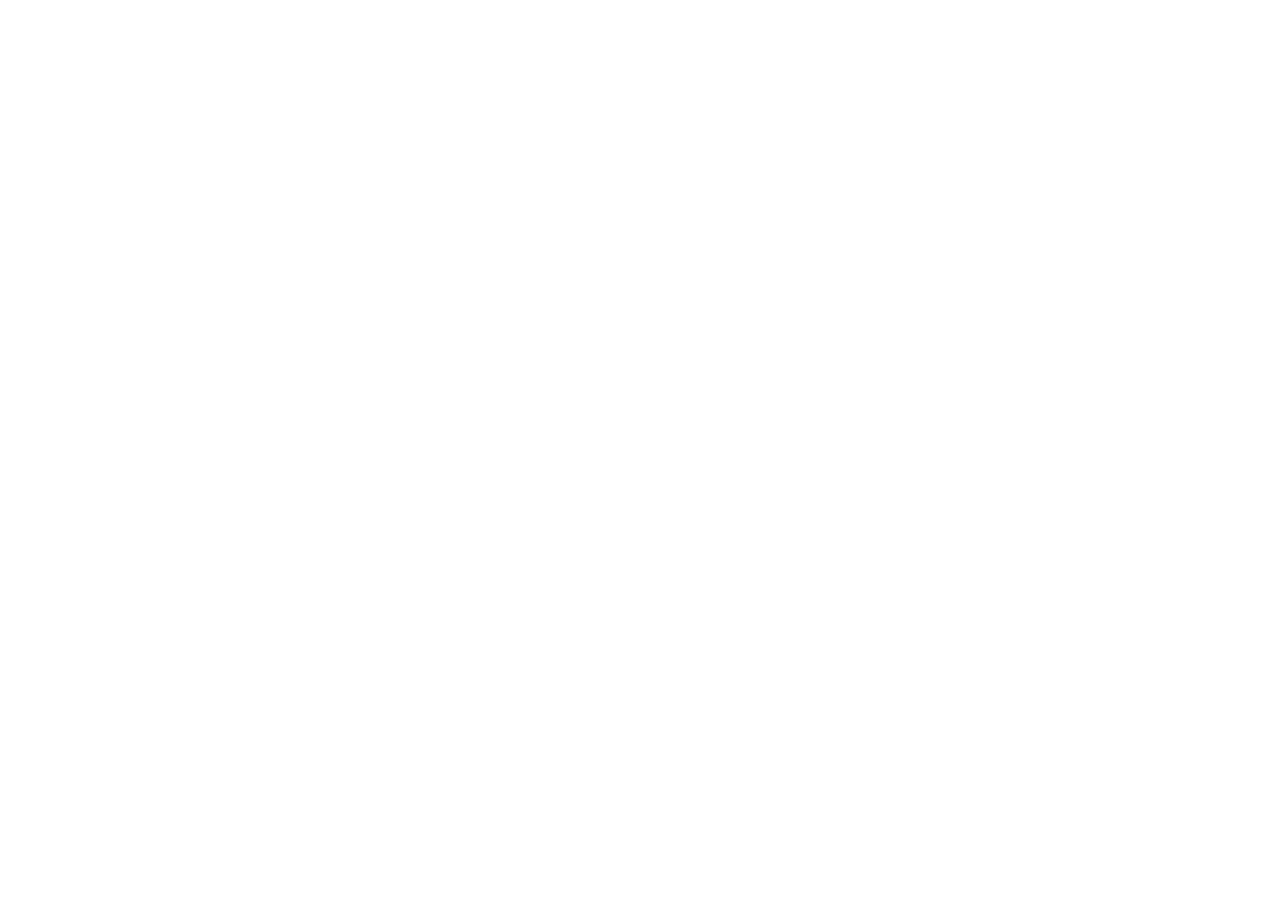
==== index.html @ 3a904c2b "Use public link for CV" ====
<!DOCTYPE HTML>
<!--
	Aerial by HTML5 UP
	html5up.net | @ajlkn
	Free for personal and commercial use under the CCA 3.0 license (html5up.net/license)
-->
<html>
	<head>
		<title>Xav Kearney</title>
		<meta charset="utf-8" />
		<meta name="viewport" content="width=device-width, initial-scale=1" />
		<!--[if lte IE 8]><script src="assets/js/ie/html5shiv.js"></script><![endif]-->
		<link rel="stylesheet" href="assets/css/main.css" />
		<!--[if lte IE 8]><link rel="stylesheet" href="assets/css/ie8.css" /><![endif]-->
		<!--[if lte IE 9]><link rel="stylesheet" href="assets/css/ie9.css" /><![endif]-->
		<link rel="shortcut icon" href="xklogo/logo.png">
		<meta name="description" content="Landing page for Xav Kearney, Electrical &amp; Electronic Engineering student at Imperial College London.">
		<meta name="author" content="Xav Kearney">
		<meta name="keywords" content="xav,kearney,xavier,xjfk,xjk,xav kearney, xavier kearney,imperial,eee,london,uk,engineer,ai,ml">
	</head>
	<body class="loading">

<!-- Global site tag (gtag.js) - Google Analytics -->
<script async src="https://www.googletagmanager.com/gtag/js?id=UA-110453958-1"></script>
<script>
  window.dataLayer = window.dataLayer || [];
  function gtag(){dataLayer.push(arguments);}
  gtag('js', new Date());

  gtag('config', 'UA-110453958-1');
  gtag('config', 'UA-96943011-1');
</script>

		<div id="wrapper">
			<div id="bg"></div>
			<div id="overlay"></div>
			<div id="main">

				<!-- Header -->
					<header id="header">
						<h1>Xav Kearney</h1>
						<p>Co-founder&nbsp;&bull;&nbsp;<a href="https://otta.co">Otta</a></p>
						<p>Electrical &amp; Electronic Engineering&nbsp;&bull;&nbsp;Imperial College London</p>
						<nav>
							<ul>
								<li><a href="https://www.linkedin.com/in/xavkearney/" class="icon fa-linkedin"><span class="label">LinkedIn</span></a></li>
								<li><a href="https://github.com/XavKearney" class="icon fa-github"><span class="label">Github</span></a></li>
								<li><a href="mailto:hi@xav.ai" class="icon fa-envelope-o"><span class="label">Email</span></a></li>
								<li><a href="https://storage.googleapis.com/generic-uploads/cv.pdf" class="icon fa-id-card-o"><span class="label">Email</span></a></li>
								<li><a href="http://xkphotography.co.uk" class="icon fa-camera"><span class="label">XK | Photography</span></a></li>
								<li><a href="https://keybase.io/xavk" class="icon fa-key"><span class="label">Keybase</span></a></li>
							</ul>
						</nav>
					</header>

				<!-- Footer -->
					<footer id="footer">
					
						<span class="copyright">&copy; Xav Kearney. Design: <a href="http://html5up.net">HTML5 UP</a>.
						
					</footer>
			
			</div>
		</div>
		<div style="position:fixed; bottom:0px;right:5px;"><h2><a href="exam_papers/" >EEE Exam Papers</a></h2></div>
		<!--[if lte IE 8]><script src="assets/js/ie/respond.min.js"></script><![endif]-->
		<script>
			window.onload = function() { document.body.className = ''; }
			window.ontouchmove = function() { return false; }
			window.onorientationchange = function() { document.body.scrollTop = 0; }
		</script>
	</body>
</html>
---- assets/css/main.css ----
@import url("https://fonts.googleapis.com/css?family=Source+Sans+Pro:300,900");
@import url("font-awesome.min.css");

/*
	Aerial by HTML5 UP
	html5up.net | @ajlkn
	Free for personal and commercial use under the CCA 3.0 license (html5up.net/license)
*/

/* Reset */

	html, body, div, span, applet, object, iframe, h1, h2, h3, h4, h5, h6, p, blockquote, pre, a, abbr, acronym, address, big, cite, code, del, dfn, em, img, ins, kbd, q, s, samp, small, strike, strong, sub, sup, tt, var, b, u, i, center, dl, dt, dd, ol, ul, li, fieldset, form, label, legend, table, caption, tbody, tfoot, thead, tr, th, td, article, aside, canvas, details, embed, figure, figcaption, footer, header, hgroup, menu, nav, output, ruby, section, summary, time, mark, audio, video {
		margin: 0;
		padding: 0;
		border: 0;
		font-size: 100%;
		font: inherit;
		vertical-align: baseline;
	}

	article, aside, details, figcaption, figure, footer, header, hgroup, menu, nav, section {
		display: block;
	}

	body {
		line-height: 1;
	}

	ol, ul {
		list-style: none;
	}

	blockquote, q {
		quotes: none;
	}

	blockquote:before, blockquote:after, q:before, q:after {
		content: '';
		content: none;
	}

	table {
		border-collapse: collapse;
		border-spacing: 0;
	}

	body {
		-webkit-text-size-adjust: none;
	}

/* Box Model */

	*, *:before, *:after {
		-moz-box-sizing: border-box;
		-webkit-box-sizing: border-box;
		box-sizing: border-box;
	}

/* Basic */

	body, input, select, textarea {
		color: #fff;
		font-family: 'Source Sans Pro', sans-serif;
		font-size: 15pt;
		font-weight: 300 !important;
		letter-spacing: -0.025em;
		line-height: 1.75em;
	}

	body {
		background: #fff;
		overflow: hidden;
	}

		body.loading * {
			-moz-animation: none !important;
			-webkit-animation: none !important;
			-ms-animation: none !important;
			animation: none !important;
		}

	a {
		-moz-transition: border-color 0.2s ease-in-out;
		-webkit-transition: border-color 0.2s ease-in-out;
		-ms-transition: border-color 0.2s ease-in-out;
		transition: border-color 0.2s ease-in-out;
		border-bottom: dotted 1px;
		color: inherit;
		outline: 0;
		text-decoration: none;
	}

		a:hover {
			border-color: transparent;
		}

/* Icon */

	.icon {
		text-decoration: none;
		position: relative;
	}

		.icon:before {
			-moz-osx-font-smoothing: grayscale;
			-webkit-font-smoothing: antialiased;
			font-family: FontAwesome;
			font-style: normal;
			font-weight: normal;
			text-transform: none !important;
		}

		.icon > .label {
			display: none;
		}

/* Wrapper */

	@-moz-keyframes wrapper {
		0% {
			opacity: 0;
		}

		100% {
			opacity: 1;
		}
	}

	@-webkit-keyframes wrapper {
		0% {
			opacity: 0;
		}

		100% {
			opacity: 1;
		}
	}

	@-ms-keyframes wrapper {
		0% {
			opacity: 0;
		}

		100% {
			opacity: 1;
		}
	}

	@keyframes wrapper {
		0% {
			opacity: 0;
		}

		100% {
			opacity: 1;
		}
	}

	#wrapper {
		-moz-animation: wrapper 3s forwards;
		-webkit-animation: wrapper 3s forwards;
		-ms-animation: wrapper 3s forwards;
		animation: wrapper 3s forwards;
		height: 100%;
		left: 0;
		opacity: 0;
		position: fixed;
		top: 0;
		width: 100%;
	}

/* BG */

	#bg {
		-moz-animation: bg 60s linear infinite;
		-webkit-animation: bg 60s linear infinite;
		-ms-animation: bg 60s linear infinite;
		animation: bg 60s linear infinite;
		-moz-backface-visibility: hidden;
		-webkit-backface-visibility: hidden;
		-ms-backface-visibility: hidden;
		backface-visibility: hidden;
		-moz-transform: translate3d(0,0,0);
		-webkit-transform: translate3d(0,0,0);
		-ms-transform: translate3d(0,0,0);
		transform: translate3d(0,0,0);
	/* Set your background with this */

		background: #135f8d url("images/bg.jpg") top left;
		background-repeat: repeat-x;
		height: 100%;
		left: 0;
		opacity: 1;
		position: fixed;
		top: 0;
	}

	@-moz-keyframes bg {
		0% {
			-moz-transform: translate3d(0,0,0);
			-webkit-transform: translate3d(0,0,0);
			-ms-transform: translate3d(0,0,0);
			transform: translate3d(0,0,0);
		}

		100% {
			-moz-transform: translate3d(-2250px,0,0);
			-webkit-transform: translate3d(-2250px,0,0);
			-ms-transform: translate3d(-2250px,0,0);
			transform: translate3d(-2250px,0,0);
		}
	}

	@-webkit-keyframes bg {
		0% {
			-moz-transform: translate3d(0,0,0);
			-webkit-transform: translate3d(0,0,0);
			-ms-transform: translate3d(0,0,0);
			transform: translate3d(0,0,0);
		}

		100% {
			-moz-transform: translate3d(-2250px,0,0);
			-webkit-transform: translate3d(-2250px,0,0);
			-ms-transform: translate3d(-2250px,0,0);
			transform: translate3d(-2250px,0,0);
		}
	}

	@-ms-keyframes bg {
		0% {
			-moz-transform: translate3d(0,0,0);
			-webkit-transform: translate3d(0,0,0);
			-ms-transform: translate3d(0,0,0);
			transform: translate3d(0,0,0);
		}

		100% {
			-moz-transform: translate3d(-2250px,0,0);
			-webkit-transform: translate3d(-2250px,0,0);
			-ms-transform: translate3d(-2250px,0,0);
			transform: translate3d(-2250px,0,0);
		}
	}

	@keyframes bg {
		0% {
			-moz-transform: translate3d(0,0,0);
			-webkit-transform: translate3d(0,0,0);
			-ms-transform: translate3d(0,0,0);
			transform: translate3d(0,0,0);
		}

		100% {
			-moz-transform: translate3d(-2250px,0,0);
			-webkit-transform: translate3d(-2250px,0,0);
			-ms-transform: translate3d(-2250px,0,0);
			transform: translate3d(-2250px,0,0);
		}
	}

	#bg {
		background-size: cover;
		width: 3775px;
	}

/* Overlay */

	@-moz-keyframes overlay {
		0% {
			opacity: 0;
		}

		100% {
			opacity: 1;
		}
	}

	@-webkit-keyframes overlay {
		0% {
			opacity: 0;
		}

		100% {
			opacity: 1;
		}
	}

	@-ms-keyframes overlay {
		0% {
			opacity: 0;
		}

		100% {
			opacity: 1;
		}
	}

	@keyframes overlay {
		0% {
			opacity: 0;
		}

		100% {
			opacity: 1;
		}
	}

	#overlay {
		-moz-animation: overlay 1.5s 1.5s forwards;
		-webkit-animation: overlay 1.5s 1.5s forwards;
		-ms-animation: overlay 1.5s 1.5s forwards;
		animation: overlay 1.5s 1.5s forwards;
		background-attachment: fixed, fixed;
		background-image: url("images/overlay-pattern.png"), url("images/overlay.svg");
		background-position: top left, center center;
		background-repeat: repeat, no-repeat;
		background-size: auto, cover;
		height: 100%;
		left: 0;
		opacity: 0;
		position: fixed;
		top: 0;
		width: 100%;
	}

/* Main */

	#main {
		height: 100%;
		left: 0;
		position: fixed;
		text-align: center;
		top: 0;
		width: 100%;
	}

		#main:before {
			content: '';
			display: inline-block;
			height: 100%;
			margin-right: 0;
			vertical-align: middle;
			width: 1px;
		}

/* Header */

	@-moz-keyframes header {
		0% {
			-moz-transform: translate3d(0,1em,0);
			-webkit-transform: translate3d(0,1em,0);
			-ms-transform: translate3d(0,1em,0);
			transform: translate3d(0,1em,0);
			opacity: 0;
		}

		100% {
			-moz-transform: translate3d(0,0,0);
			-webkit-transform: translate3d(0,0,0);
			-ms-transform: translate3d(0,0,0);
			transform: translate3d(0,0,0);
			opacity: 1;
		}
	}

	@-webkit-keyframes header {
		0% {
			-moz-transform: translate3d(0,1em,0);
			-webkit-transform: translate3d(0,1em,0);
			-ms-transform: translate3d(0,1em,0);
			transform: translate3d(0,1em,0);
			opacity: 0;
		}

		100% {
			-moz-transform: translate3d(0,0,0);
			-webkit-transform: translate3d(0,0,0);
			-ms-transform: translate3d(0,0,0);
			transform: translate3d(0,0,0);
			opacity: 1;
		}
	}

	@-ms-keyframes header {
		0% {
			-moz-transform: translate3d(0,1em,0);
			-webkit-transform: translate3d(0,1em,0);
			-ms-transform: translate3d(0,1em,0);
			transform: translate3d(0,1em,0);
			opacity: 0;
		}

		100% {
			-moz-transform: translate3d(0,0,0);
			-webkit-transform: translate3d(0,0,0);
			-ms-transform: translate3d(0,0,0);
			transform: translate3d(0,0,0);
			opacity: 1;
		}
	}

	@keyframes header {
		0% {
			-moz-transform: translate3d(0,1em,0);
			-webkit-transform: translate3d(0,1em,0);
			-ms-transform: translate3d(0,1em,0);
			transform: translate3d(0,1em,0);
			opacity: 0;
		}

		100% {
			-moz-transform: translate3d(0,0,0);
			-webkit-transform: translate3d(0,0,0);
			-ms-transform: translate3d(0,0,0);
			transform: translate3d(0,0,0);
			opacity: 1;
		}
	}

	@-moz-keyframes nav-icons {
		0% {
			-moz-transform: translate3d(0,1em,0);
			-webkit-transform: translate3d(0,1em,0);
			-ms-transform: translate3d(0,1em,0);
			transform: translate3d(0,1em,0);
			opacity: 0;
		}

		100% {
			-moz-transform: translate3d(0,0,0);
			-webkit-transform: translate3d(0,0,0);
			-ms-transform: translate3d(0,0,0);
			transform: translate3d(0,0,0);
			opacity: 1;
		}
	}

	@-webkit-keyframes nav-icons {
		0% {
			-moz-transform: translate3d(0,1em,0);
			-webkit-transform: translate3d(0,1em,0);
			-ms-transform: translate3d(0,1em,0);
			transform: translate3d(0,1em,0);
			opacity: 0;
		}

		100% {
			-moz-transform: translate3d(0,0,0);
			-webkit-transform: translate3d(0,0,0);
			-ms-transform: translate3d(0,0,0);
			transform: translate3d(0,0,0);
			opacity: 1;
		}
	}

	@-ms-keyframes nav-icons {
		0% {
			-moz-transform: translate3d(0,1em,0);
			-webkit-transform: translate3d(0,1em,0);
			-ms-transform: translate3d(0,1em,0);
			transform: translate3d(0,1em,0);
			opacity: 0;
		}

		100% {
			-moz-transform: translate3d(0,0,0);
			-webkit-transform: translate3d(0,0,0);
			-ms-transform: translate3d(0,0,0);
			transform: translate3d(0,0,0);
			opacity: 1;
		}
	}

	@keyframes nav-icons {
		0% {
			-moz-transform: translate3d(0,1em,0);
			-webkit-transform: translate3d(0,1em,0);
			-ms-transform: translate3d(0,1em,0);
			transform: translate3d(0,1em,0);
			opacity: 0;
		}

		100% {
			-moz-transform: translate3d(0,0,0);
			-webkit-transform: translate3d(0,0,0);
			-ms-transform: translate3d(0,0,0);
			transform: translate3d(0,0,0);
			opacity: 1;
		}
	}

	#header {
		-moz-animation: header 1s 2.25s forwards;
		-webkit-animation: header 1s 2.25s forwards;
		-ms-animation: header 1s 2.25s forwards;
		animation: header 1s 2.25s forwards;
		-moz-backface-visibility: hidden;
		-webkit-backface-visibility: hidden;
		-ms-backface-visibility: hidden;
		backface-visibility: hidden;
		-moz-transform: translate3d(0,0,0);
		-webkit-transform: translate3d(0,0,0);
		-ms-transform: translate3d(0,0,0);
		transform: translate3d(0,0,0);
		cursor: default;
		display: inline-block;
		opacity: 0;
		position: relative;
		text-align: center;
		top: -1em;
		vertical-align: middle;
		width: 90%;
	}

		#header h1 {
			font-size: 4.35em;
			font-weight: 900;
			letter-spacing: -0.035em;
			line-height: 1em;
		}

		#header p {
			font-size: 1.25em;
			margin: 0.75em 0 0.25em 0;
			opacity: 0.90;
			text-shadow: 1px 1px #000000;
		}

		#header nav {
			margin: 1.5em 0 0 0;
		}

			#header nav li {
				-moz-animation: nav-icons 0.5s ease-in-out forwards;
				-webkit-animation: nav-icons 0.5s ease-in-out forwards;
				-ms-animation: nav-icons 0.5s ease-in-out forwards;
				animation: nav-icons 0.5s ease-in-out forwards;
				-moz-backface-visibility: hidden;
				-webkit-backface-visibility: hidden;
				-ms-backface-visibility: hidden;
				backface-visibility: hidden;
				-moz-transform: translate3d(0,0,0);
				-webkit-transform: translate3d(0,0,0);
				-ms-transform: translate3d(0,0,0);
				transform: translate3d(0,0,0);
				display: inline-block;
				height: 5.35em;
				line-height: 5.885em;
				opacity: 0;
				position: relative;
				top: 0;
				width: 5.35em;
			}

				#header nav li:nth-child(1) {
					-moz-animation-delay: 2.5s;
					-webkit-animation-delay: 2.5s;
					-ms-animation-delay: 2.5s;
					animation-delay: 2.5s;
				}

				#header nav li:nth-child(2) {
					-moz-animation-delay: 2.75s;
					-webkit-animation-delay: 2.75s;
					-ms-animation-delay: 2.75s;
					animation-delay: 2.75s;
				}

				#header nav li:nth-child(3) {
					-moz-animation-delay: 3s;
					-webkit-animation-delay: 3s;
					-ms-animation-delay: 3s;
					animation-delay: 3s;
				}

				#header nav li:nth-child(4) {
					-moz-animation-delay: 3.25s;
					-webkit-animation-delay: 3.25s;
					-ms-animation-delay: 3.25s;
					animation-delay: 3.25s;
				}

				#header nav li:nth-child(5) {
					-moz-animation-delay: 3.5s;
					-webkit-animation-delay: 3.5s;
					-ms-animation-delay: 3.5s;
					animation-delay: 3.5s;
				}

				#header nav li:nth-child(6) {
					-moz-animation-delay: 3.75s;
					-webkit-animation-delay: 3.75s;
					-ms-animation-delay: 3.75s;
					animation-delay: 3.75s;
				}

				#header nav li:nth-child(7) {
					-moz-animation-delay: 4s;
					-webkit-animation-delay: 4s;
					-ms-animation-delay: 4s;
					animation-delay: 4s;
				}

				#header nav li:nth-child(8) {
					-moz-animation-delay: 4.25s;
					-webkit-animation-delay: 4.25s;
					-ms-animation-delay: 4.25s;
					animation-delay: 4.25s;
				}

				#header nav li:nth-child(9) {
					-moz-animation-delay: 4.5s;
					-webkit-animation-delay: 4.5s;
					-ms-animation-delay: 4.5s;
					animation-delay: 4.5s;
				}

				#header nav li:nth-child(10) {
					-moz-animation-delay: 4.75s;
					-webkit-animation-delay: 4.75s;
					-ms-animation-delay: 4.75s;
					animation-delay: 4.75s;
				}

			#header nav a {
				-webkit-tap-highlight-color: transparent;
				-webkit-touch-callout: none;
				border: 0;
				display: inline-block;
			}

				#header nav a:before {
					-moz-transition: all 0.2s ease-in-out;
					-webkit-transition: all 0.2s ease-in-out;
					-ms-transition: all 0.2s ease-in-out;
					transition: all 0.2s ease-in-out;
					border-radius: 100%;
					border: solid 1px #fff;
					display: block;
					font-size: 1.75em;
					height: 2.5em;
					line-height: 2.5em;
					position: relative;
					text-align: center;
					top: 0;
					width: 2.5em;
				}

				#header nav a:hover {
					font-size: 1.1em;
				}

					#header nav a:hover:before {
						background-color: rgba(255, 255, 255, 0.175);
						color: #fff;
					}

				#header nav a:active {
					font-size: 0.95em;
					background: none;
				}

					#header nav a:active:before {
						background-color: rgba(255, 255, 255, 0.35);
						color: #fff;
					}

				#header nav a span {
					display: none;
				}

/* Footer */

	#footer {
		background-image: -moz-linear-gradient(top, rgba(0,0,0,0), rgba(0,0,0,0.5) 75%);
		background-image: -webkit-linear-gradient(top, rgba(0,0,0,0), rgba(0,0,0,0.5) 75%);
		background-image: -ms-linear-gradient(top, rgba(0,0,0,0), rgba(0,0,0,0.5) 75%);
		background-image: linear-gradient(top, rgba(0,0,0,0), rgba(0,0,0,0.5) 75%);
		bottom: 0;
		cursor: default;
		height: 6em;
		left: 0;
		opacity: 0.50;
		line-height: 8em;
		position: absolute;
		text-align: center;
		width: 100%;
	}

/* Wide */

	@media screen and (max-width: 1680px) {

		/* Basic */

			body, input, select, textarea {
				font-size: 13pt;
			}

		/* BG */

			@-moz-keyframes bg {
				0% {
					-moz-transform: translate3d(0,0,0);
					-webkit-transform: translate3d(0,0,0);
					-ms-transform: translate3d(0,0,0);
					transform: translate3d(0,0,0);
				}

				100% {
					-moz-transform: translate3d(-1855px,0,0);
					-webkit-transform: translate3d(-1855px,0,0);
					-ms-transform: translate3d(-1855px,0,0);
					transform: translate3d(-1855px,0,0);
				}

	}

		@-webkit-keyframes bg {
			0% {
				-moz-transform: translate3d(0,0,0);
				-webkit-transform: translate3d(0,0,0);
				-ms-transform: translate3d(0,0,0);
				transform: translate3d(0,0,0);
			}

			100% {
				-moz-transform: translate3d(-1855px,0,0);
				-webkit-transform: translate3d(-1855px,0,0);
				-ms-transform: translate3d(-1855px,0,0);
				transform: translate3d(-1855px,0,0);
			}
			}

		@-ms-keyframes bg {
			0% {
				-moz-transform: translate3d(0,0,0);
				-webkit-transform: translate3d(0,0,0);
				-ms-transform: translate3d(0,0,0);
				transform: translate3d(0,0,0);
			}

			100% {
				-moz-transform: translate3d(-1855px,0,0);
				-webkit-transform: translate3d(-1855px,0,0);
				-ms-transform: translate3d(-1855px,0,0);
				transform: translate3d(-1855px,0,0);
			}
		}

		@keyframes bg {
			0% {
				-moz-transform: translate3d(0,0,0);
				-webkit-transform: translate3d(0,0,0);
				-ms-transform: translate3d(0,0,0);
				transform: translate3d(0,0,0);
			}

			100% {
				-moz-transform: translate3d(-1855px,0,0);
				-webkit-transform: translate3d(-1855px,0,0);
				-ms-transform: translate3d(-1855px,0,0);
				transform: translate3d(-1855px,0,0);
			}
		}

		#bg {
			background-size: cover;
			width: 3775px;
		} }

/* Normal */

	@media screen and (max-width: 1280px) {

		/* Basic */

			body, input, select, textarea {
				font-size: 12pt;
			}

		/* BG */

			@-moz-keyframes bg {
				0% {
					-moz-transform: translate3d(0,0,0);
					-webkit-transform: translate3d(0,0,0);
					-ms-transform: translate3d(0,0,0);
					transform: translate3d(0,0,0);
				}

				100% {
					-moz-transform: translate3d(-1855px,0,0);
					-webkit-transform: translate3d(-1855px,0,0);
					-ms-transform: translate3d(-1855px,0,0);
					transform: translate3d(-1855px,0,0);
				}

	}

		@-webkit-keyframes bg {
			0% {
				-moz-transform: translate3d(0,0,0);
				-webkit-transform: translate3d(0,0,0);
				-ms-transform: translate3d(0,0,0);
				transform: translate3d(0,0,0);
			}

			100% {
				-moz-transform: translate3d(-1855px,0,0);
				-webkit-transform: translate3d(-1855px,0,0);
				-ms-transform: translate3d(-1855px,0,0);
				transform: translate3d(-1855px,0,0);
			}
			}

		@-ms-keyframes bg {
			0% {
				-moz-transform: translate3d(0,0,0);
				-webkit-transform: translate3d(0,0,0);
				-ms-transform: translate3d(0,0,0);
				transform: translate3d(0,0,0);
			}

			100% {
				-moz-transform: translate3d(-1855px,0,0);
				-webkit-transform: translate3d(-1855px,0,0);
				-ms-transform: translate3d(-1855px,0,0);
				transform: translate3d(-1855px,0,0);
			}
		}

		@keyframes bg {
			0% {
				-moz-transform: translate3d(0,0,0);
				-webkit-transform: translate3d(0,0,0);
				-ms-transform: translate3d(0,0,0);
				transform: translate3d(0,0,0);
			}

			100% {
				-moz-transform: translate3d(-1855px,0,0);
				-webkit-transform: translate3d(-1855px,0,0);
				-ms-transform: translate3d(-1855px,0,0);
				transform: translate3d(-1855px,0,0);
			}
		}

		#bg {
			background-size: cover;
			width: 3775px;
		} }

/* Mobile */

	@media screen and (max-width: 736px) {

		/* Basic */

			body {
				min-width: 320px;
			}

			body, input, select, textarea {
				font-size: 11pt;
			}

		/* BG */

			@-moz-keyframes bg {
				0% {
					-moz-transform: translate3d(0,0,0);
					-webkit-transform: translate3d(0,0,0);
					-ms-transform: translate3d(0,0,0);
					transform: translate3d(0,0,0);
				}

				100% {
					-moz-transform: translate3d(-1855px,0,0);
					-webkit-transform: translate3d(-1855px,0,0);
					-ms-transform: translate3d(-1855px,0,0);
					transform: translate3d(-1855px,0,0);
				}

	}

		@-webkit-keyframes bg {
			0% {
				-moz-transform: translate3d(0,0,0);
				-webkit-transform: translate3d(0,0,0);
				-ms-transform: translate3d(0,0,0);
				transform: translate3d(0,0,0);
			}

			100% {
				-moz-transform: translate3d(-1855px,0,0);
				-webkit-transform: translate3d(-1855px,0,0);
				-ms-transform: translate3d(-1855px,0,0);
				transform: translate3d(-1855px,0,0);
			}
			}

		@-ms-keyframes bg {
			0% {
				-moz-transform: translate3d(0,0,0);
				-webkit-transform: translate3d(0,0,0);
				-ms-transform: translate3d(0,0,0);
				transform: translate3d(0,0,0);
			}

			100% {
				-moz-transform: translate3d(-1855px,0,0);
				-webkit-transform: translate3d(-1855px,0,0);
				-ms-transform: translate3d(-1855px,0,0);
				transform: translate3d(-1855px,0,0);
			}
		}

		@keyframes bg {
			0% {
				-moz-transform: translate3d(0,0,0);
				-webkit-transform: translate3d(0,0,0);
				-ms-transform: translate3d(0,0,0);
				transform: translate3d(0,0,0);
			}

			100% {
				-moz-transform: translate3d(-1855px,0,0);
				-webkit-transform: translate3d(-1855px,0,0);
				-ms-transform: translate3d(-1855px,0,0);
				transform: translate3d(-1855px,0,0);
			}
		}

		#bg {
			background-size: cover;
			width: 3775px;
		}

	/* Header */

		#header h1 {
			font-size: 2.5em;
		}

		#header p {
			font-size: 1em;
		}

		#header nav {
			font-size: 1em;
		}

			#header nav a:hover {
				font-size: 1em;
			}

			#header nav a:active {
				font-size: 1em;
			} }

/* Mobile (Portrait) */

	@media screen and (max-width: 480px) {

		/* BG */

			@-moz-keyframes bg {
				0% {
					-moz-transform: translate3d(0,0,0);
					-webkit-transform: translate3d(0,0,0);
					-ms-transform: translate3d(0,0,0);
					transform: translate3d(0,0,0);
				}

				100% {
					-moz-transform: translate3d(-1855px,0,0);
					-webkit-transform: translate3d(-1855px,0,0);
					-ms-transform: translate3d(-1855px,0,0);
					transform: translate3d(-1855px,0,0);
				}

	}

		@-webkit-keyframes bg {
			0% {
				-moz-transform: translate3d(0,0,0);
				-webkit-transform: translate3d(0,0,0);
				-ms-transform: translate3d(0,0,0);
				transform: translate3d(0,0,0);
			}

			100% {
				-moz-transform: translate3d(-1855px,0,0);
				-webkit-transform: translate3d(-1855px,0,0);
				-ms-transform: translate3d(-1855px,0,0);
				transform: translate3d(-1855px,0,0);
			}
			}

		@-ms-keyframes bg {
			0% {
				-moz-transform: translate3d(0,0,0);
				-webkit-transform: translate3d(0,0,0);
				-ms-transform: translate3d(0,0,0);
				transform: translate3d(0,0,0);
			}

			100% {
				-moz-transform: translate3d(-1855px,0,0);
				-webkit-transform: translate3d(-1855px,0,0);
				-ms-transform: translate3d(-1855px,0,0);
				transform: translate3d(-1855px,0,0);
			}
		}

		@keyframes bg {
			0% {
				-moz-transform: translate3d(0,0,0);
				-webkit-transform: translate3d(0,0,0);
				-ms-transform: translate3d(0,0,0);
				transform: translate3d(0,0,0);
			}

			100% {
				-moz-transform: translate3d(-1855px,0,0);
				-webkit-transform: translate3d(-1855px,0,0);
				-ms-transform: translate3d(-1855px,0,0);
				transform: translate3d(-1855px,0,0);
			}
		}

		#bg {
			background-size: cover;
			width: 3775px;
		}

	/* Header */

		#header nav {
			padding: 0 1em;
		} }
---- assets/css/ie8.css ----
/*
	Aerial by HTML5 UP
	html5up.net | @ajlkn
	Free for personal and commercial use under the CCA 3.0 license (html5up.net/license)
*/

/* Header */

	#header nav a {
		position: relative;
		border: solid 1px #fff;
		border-radius: 100%;
		-ms-behavior: url("assets/js/ie/PIE.htc");
	}

		#header nav a:before {
			border: 0;
		}

/* Footer */

	#footer {
		background-image: url("images/ie/footer.png");
		background-position: bottom left;
		background-repeat: repeat-x;
	}
---- assets/css/ie9.css ----
/*
	Aerial by HTML5 UP
	html5up.net | @ajlkn
	Free for personal and commercial use under the CCA 3.0 license (html5up.net/license)
*/

/* Wrapper */

	#wrapper {
		opacity: 1;
	}

/* Overlay */

	#overlay {
		opacity: 1;
	}

/* Header */

	#header {
		opacity: 1;
	}

		#header nav li {
			opacity: 1;
		}

/* Footer */

	#footer {
		background-image: url("images/ie/footer.svg");
	}
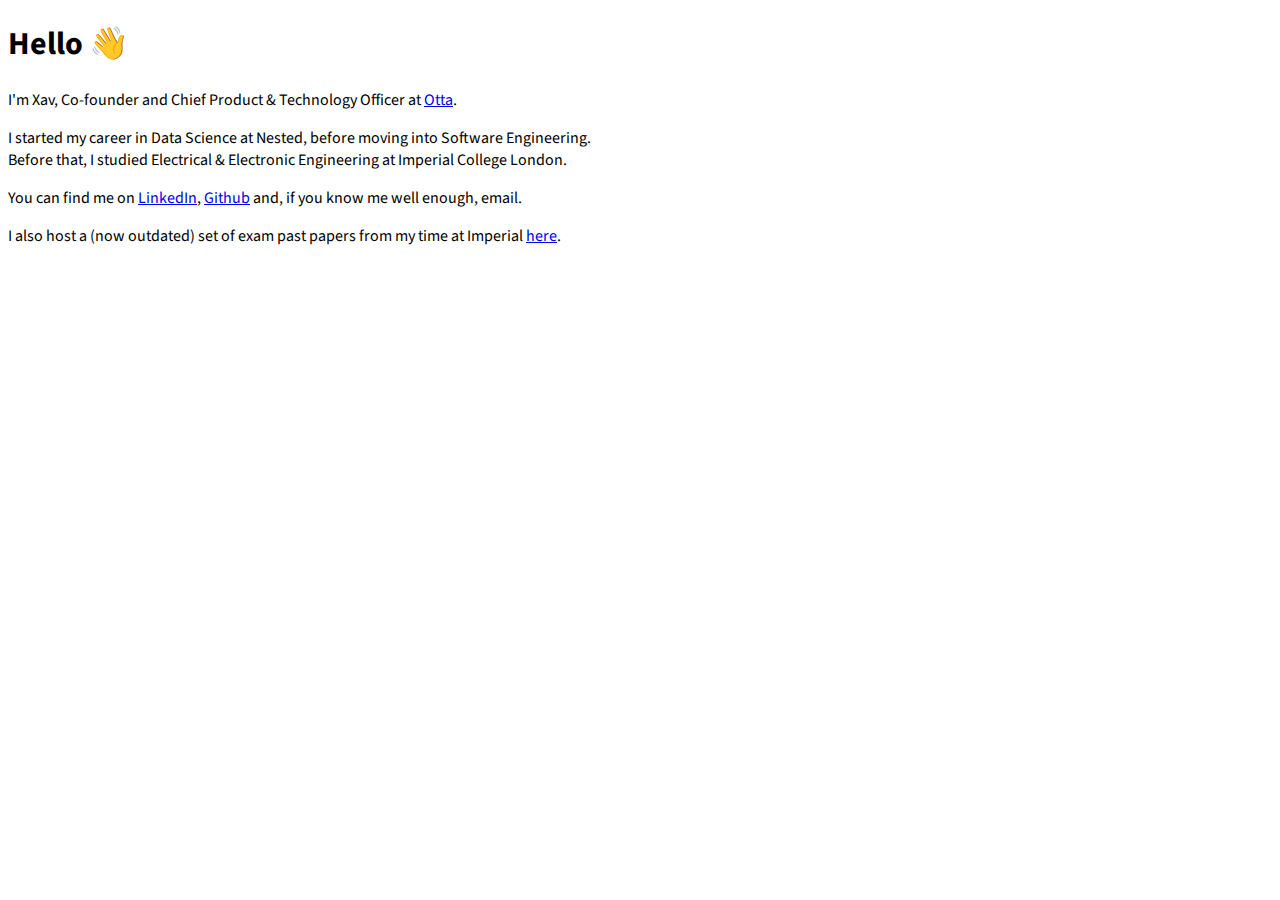
==== commit a446bb3a: "Remove old template, simplify" ====
--- a/index.html
+++ b/index.html
@@ -1,73 +1,56 @@
 <!DOCTYPE HTML>
-<!--
-	Aerial by HTML5 UP
-	html5up.net | @ajlkn
-	Free for personal and commercial use under the CCA 3.0 license (html5up.net/license)
--->
 <html>
-	<head>
-		<title>Xav Kearney</title>
-		<meta charset="utf-8" />
-		<meta name="viewport" content="width=device-width, initial-scale=1" />
-		<!--[if lte IE 8]><script src="assets/js/ie/html5shiv.js"></script><![endif]-->
-		<link rel="stylesheet" href="assets/css/main.css" />
-		<!--[if lte IE 8]><link rel="stylesheet" href="assets/css/ie8.css" /><![endif]-->
-		<!--[if lte IE 9]><link rel="stylesheet" href="assets/css/ie9.css" /><![endif]-->
-		<link rel="shortcut icon" href="xklogo/logo.png">
-		<meta name="description" content="Landing page for Xav Kearney, Electrical &amp; Electronic Engineering student at Imperial College London.">
-		<meta name="author" content="Xav Kearney">
-		<meta name="keywords" content="xav,kearney,xavier,xjfk,xjk,xav kearney, xavier kearney,imperial,eee,london,uk,engineer,ai,ml">
-	</head>
-	<body class="loading">
 
-<!-- Global site tag (gtag.js) - Google Analytics -->
-<script async src="https://www.googletagmanager.com/gtag/js?id=UA-110453958-1"></script>
-<script>
-  window.dataLayer = window.dataLayer || [];
-  function gtag(){dataLayer.push(arguments);}
-  gtag('js', new Date());
+<head>
+	<title>Xav Kearney</title>
+	<meta charset="utf-8" />
+	<link rel="shortcut icon" href="xklogo/logo.png">
+	<meta name="author" content="Xav Kearney">
+	<meta name="keywords"
+		content="xav,kearney,xavier,xjfk,xjk,xav kearney, xavier kearney,imperial,eee,london,uk,engineer,ai,ml">
+	<link rel="preconnect" href="https://fonts.googleapis.com">
+	<link rel="preconnect" href="https://fonts.gstatic.com" crossorigin>
+	<link href="https://fonts.googleapis.com/css2?family=Source+Sans+Pro:wght@300&display=swap" rel="stylesheet">
+	<style>
+		body {
+			font-family: 'Source Sans Pro', sans-serif;
+		}
+	</style>
+</head>
 
-  gtag('config', 'UA-110453958-1');
-  gtag('config', 'UA-96943011-1');
-</script>
+<body>
 
-		<div id="wrapper">
-			<div id="bg"></div>
-			<div id="overlay"></div>
-			<div id="main">
+	<!-- Global site tag (gtag.js) - Google Analytics -->
+	<script async src="https://www.googletagmanager.com/gtag/js?id=UA-110453958-1"></script>
+	<script>
+		window.dataLayer = window.dataLayer || [];
+		function gtag() { dataLayer.push(arguments); }
+		gtag('js', new Date());
 
-				<!-- Header -->
-					<header id="header">
-						<h1>Xav Kearney</h1>
-						<p>Co-founder&nbsp;&bull;&nbsp;<a href="https://otta.co">Otta</a></p>
-						<p>Electrical &amp; Electronic Engineering&nbsp;&bull;&nbsp;Imperial College London</p>
-						<nav>
-							<ul>
-								<li><a href="https://www.linkedin.com/in/xavkearney/" class="icon fa-linkedin"><span class="label">LinkedIn</span></a></li>
-								<li><a href="https://github.com/XavKearney" class="icon fa-github"><span class="label">Github</span></a></li>
-								<li><a href="mailto:hi@xav.ai" class="icon fa-envelope-o"><span class="label">Email</span></a></li>
-								<li><a href="https://storage.googleapis.com/generic-uploads/cv.pdf" class="icon fa-id-card-o"><span class="label">Email</span></a></li>
-								<li><a href="http://xkphotography.co.uk" class="icon fa-camera"><span class="label">XK | Photography</span></a></li>
-								<li><a href="https://keybase.io/xavk" class="icon fa-key"><span class="label">Keybase</span></a></li>
-							</ul>
-						</nav>
-					</header>
+		gtag('config', 'UA-110453958-1');
+		gtag('config', 'UA-96943011-1');
+	</script>
 
-				<!-- Footer -->
-					<footer id="footer">
-					
-						<span class="copyright">&copy; Xav Kearney. Design: <a href="http://html5up.net">HTML5 UP</a>.
-						
-					</footer>
-			
-			</div>
+	<div id="wrapper">
+		<div id="main">
+
+			<!-- Header -->
+			<header id="header">
+				<h1>Hello 👋</h1>
+				<p>I'm Xav, Co-founder and Chief Product & Technology Officer at <a href="https://otta.com">Otta</a>.
+				</p>
+				<p>I started my career in Data Science at Nested, before moving into Software Engineering.<br />Before
+					that,
+					I studied Electrical &amp; Electronic Engineering at Imperial College London.</p>
+				<p>You can find me on <a href="https://www.linkedin.com/in/xavkearney/">LinkedIn</a>, <a
+						href="https://github.com/XavKearney">Github</a> and, if you know me well enough,
+					email.</p>
+				<p>I also host a (now outdated) set of exam past papers from my time at Imperial <a
+						href="exam_papers/">here</a>.</p>
+			</header>
+
 		</div>
-		<div style="position:fixed; bottom:0px;right:5px;"><h2><a href="exam_papers/" >EEE Exam Papers</a></h2></div>
-		<!--[if lte IE 8]><script src="assets/js/ie/respond.min.js"></script><![endif]-->
-		<script>
-			window.onload = function() { document.body.className = ''; }
-			window.ontouchmove = function() { return false; }
-			window.onorientationchange = function() { document.body.scrollTop = 0; }
-		</script>
-	</body>
+	</div>
+</body>
+
 </html>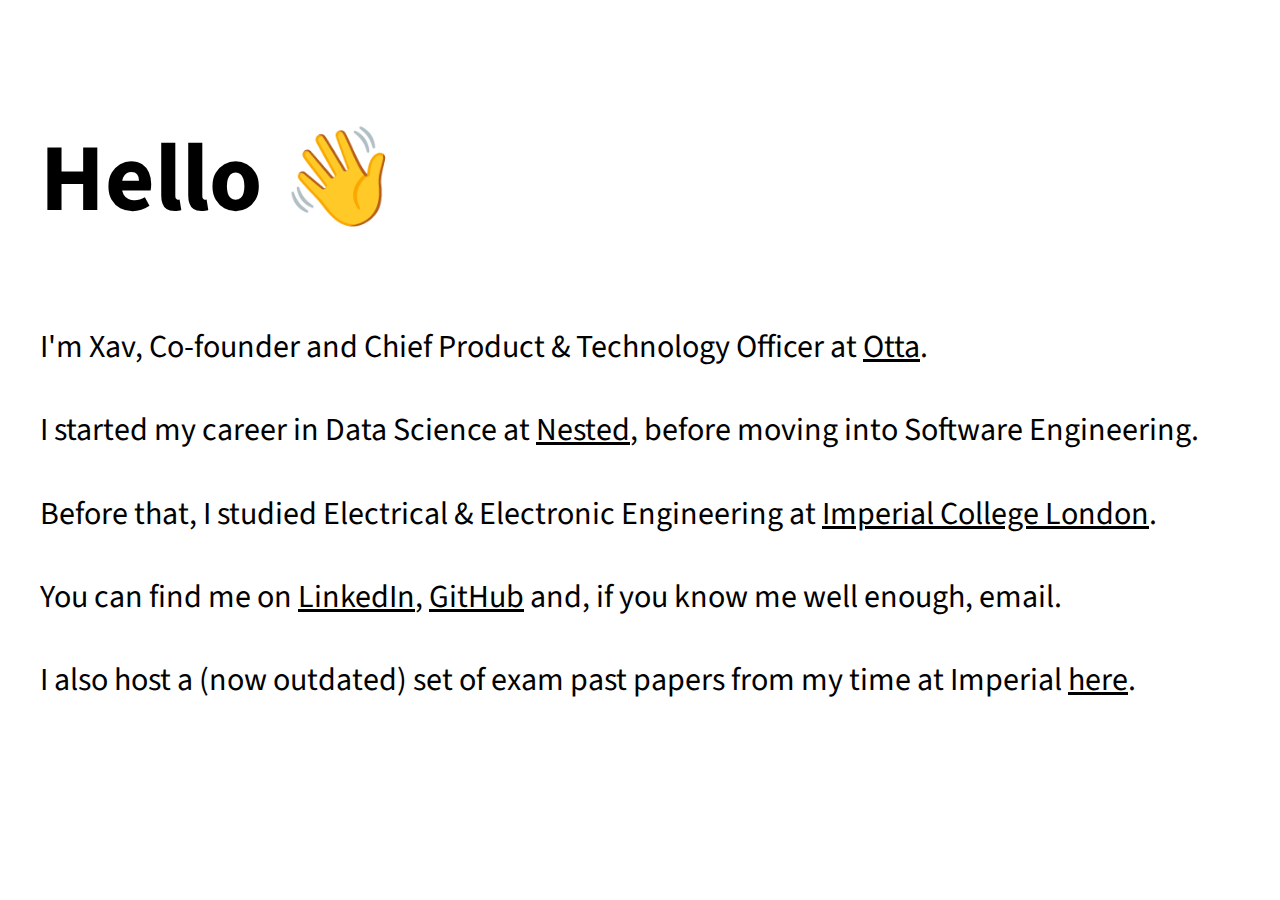
==== commit e911ad0a: "Styling tweaks" ====
--- a/index.html
+++ b/index.html
@@ -14,6 +14,36 @@
 	<style>
 		body {
 			font-family: 'Source Sans Pro', sans-serif;
+			padding: 2rem;
+			line-height: 1.6;
+		}
+
+		h1 {
+			font-size: 6rem;
+		}
+
+		p {
+			font-size: 2rem;
+		}
+
+		/* unvisited link */
+		a:link {
+			color: black;
+		}
+
+		/* visited link */
+		a:visited {
+			color: black;
+		}
+
+		/* mouse over link */
+		a:hover {
+			color: black;
+		}
+
+		/* selected link */
+		a:active {
+			color: black;
 		}
 	</style>
 </head>
@@ -31,26 +61,25 @@
 		gtag('config', 'UA-96943011-1');
 	</script>
 
-	<div id="wrapper">
-		<div id="main">
+	<header id="header">
+		<h1>Hello 👋</h1>
+	</header>
+	<main>
 
-			<!-- Header -->
-			<header id="header">
-				<h1>Hello 👋</h1>
-				<p>I'm Xav, Co-founder and Chief Product & Technology Officer at <a href="https://otta.com">Otta</a>.
-				</p>
-				<p>I started my career in Data Science at Nested, before moving into Software Engineering.<br />Before
-					that,
-					I studied Electrical &amp; Electronic Engineering at Imperial College London.</p>
-				<p>You can find me on <a href="https://www.linkedin.com/in/xavkearney/">LinkedIn</a>, <a
-						href="https://github.com/XavKearney">Github</a> and, if you know me well enough,
-					email.</p>
-				<p>I also host a (now outdated) set of exam past papers from my time at Imperial <a
-						href="exam_papers/">here</a>.</p>
-			</header>
+		<p>I'm Xav, Co-founder and Chief Product & Technology Officer at <a href="https://otta.com">Otta</a>.
+		</p>
+		<p>I started my career in Data Science at <a href="https://nested.com">Nested</a>, before moving into Software
+			Engineering.</p>
+		<p>Before that, I studied Electrical &amp; Electronic Engineering at <a href="https://ic.ac.uk/">Imperial
+				College
+				London</a>.</p>
+		<p>You can find me on <a href="https://www.linkedin.com/in/xavkearney/">LinkedIn</a>, <a
+				href="https://github.com/XavKearney">GitHub</a> and, if you know me well enough,
+			email.</p>
+		<p>I also host a (now outdated) set of exam past papers from my time at Imperial <a
+				href="exam_papers/">here</a>.</p>
 
-		</div>
-	</div>
+	</main>
 </body>
 
 </html>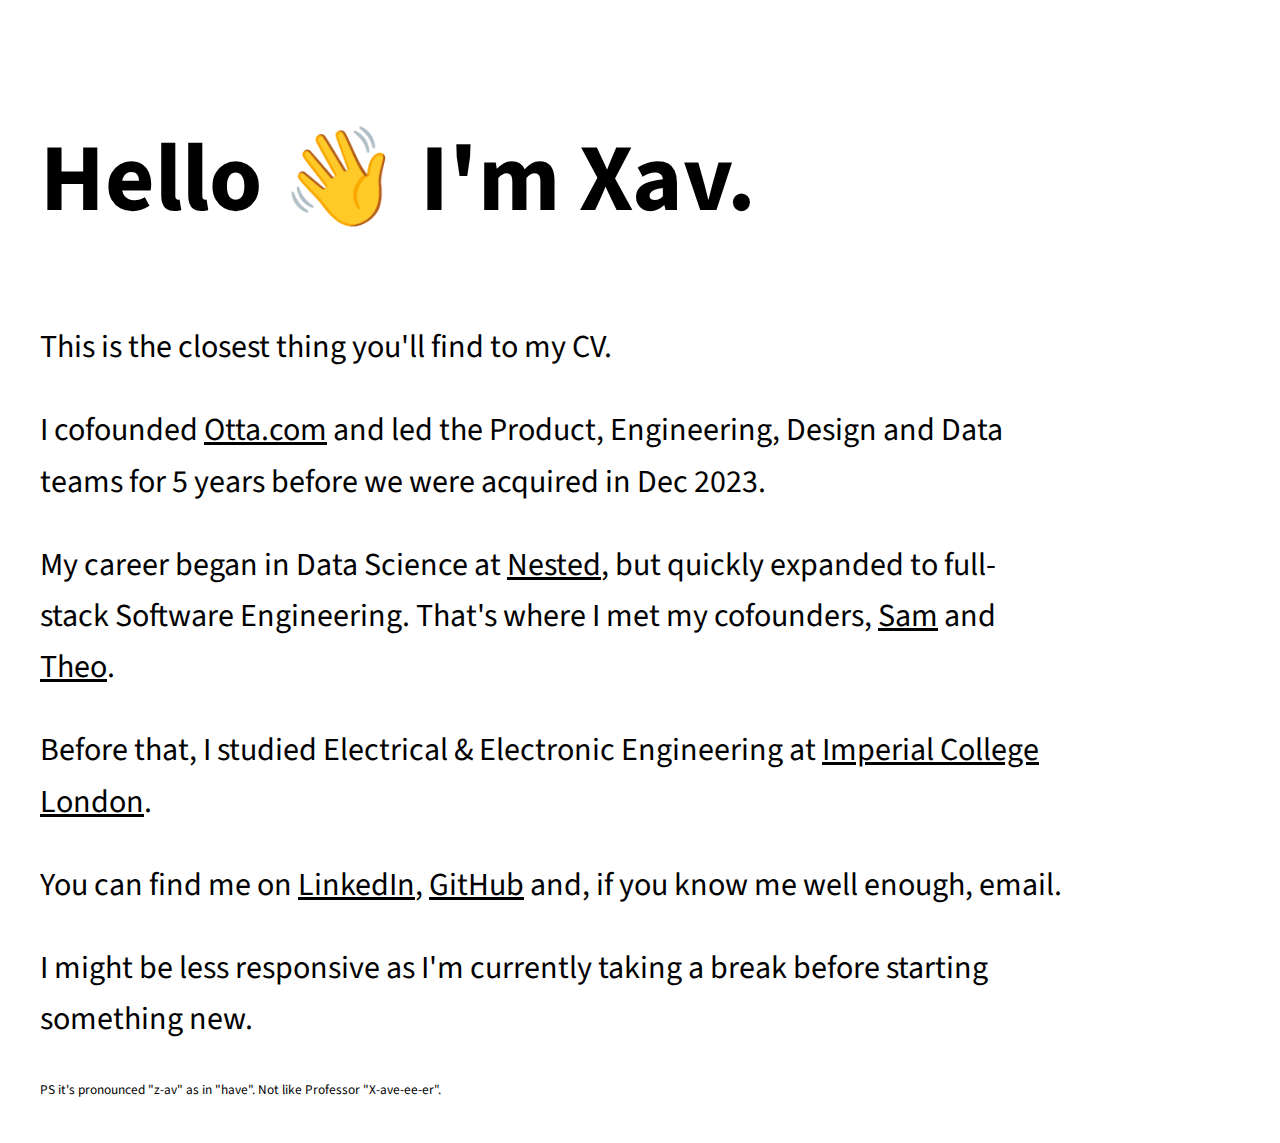
==== commit 26deae27: "Spring clean" ====
--- a/index.html
+++ b/index.html
@@ -7,7 +7,7 @@
 	<link rel="shortcut icon" href="xklogo/logo.png">
 	<meta name="author" content="Xav Kearney">
 	<meta name="keywords"
-		content="xav,kearney,xavier,xjfk,xjk,xav kearney, xavier kearney,imperial,eee,london,uk,engineer,ai,ml">
+		content="xav,kearney,xavier,xjfk,xjk,xav kearney, xavier kearney,imperial,eee,london,uk,engineer,ai,ml,otta">
 	<link rel="preconnect" href="https://fonts.googleapis.com">
 	<link rel="preconnect" href="https://fonts.gstatic.com" crossorigin>
 	<link href="https://fonts.googleapis.com/css2?family=Source+Sans+Pro:wght@300&display=swap" rel="stylesheet">
@@ -16,6 +16,7 @@
 			font-family: 'Source Sans Pro', sans-serif;
 			padding: 2rem;
 			line-height: 1.6;
+			max-width: 64rem;
 		}
 
 		h1 {
@@ -62,23 +63,27 @@
 	</script>
 
 	<header id="header">
-		<h1>Hello 👋</h1>
+		<h1>Hello 👋 I'm Xav.</h1>
 	</header>
 	<main>
-
-		<p>I'm Xav, Co-founder and Chief Product & Technology Officer at <a href="https://otta.com">Otta</a>.
+		<p>This is the closest thing you'll find to my CV.</p>
+		<p>I cofounded <a href="https://otta.com">Otta.com</a> and led the Product, Engineering, Design and Data teams
+			for 5 years before we were acquired in Dec 2023.
 		</p>
-		<p>I started my career in Data Science at <a href="https://nested.com">Nested</a>, before moving into Software
-			Engineering.</p>
+		<p>My career began in Data Science at <a href="https://nested.com">Nested</a>, but quickly expanded to
+			full-stack
+			Software
+			Engineering. That's where I met my cofounders, <a href="https://linkedin.com/in/samuelhfranklin">Sam</a> and
+			<a href="https://linkedin.com/in/theomargolius">Theo</a>.
+		</p>
 		<p>Before that, I studied Electrical &amp; Electronic Engineering at <a href="https://ic.ac.uk/">Imperial
 				College
 				London</a>.</p>
 		<p>You can find me on <a href="https://www.linkedin.com/in/xavkearney/">LinkedIn</a>, <a
 				href="https://github.com/XavKearney">GitHub</a> and, if you know me well enough,
 			email.</p>
-		<p>I also host a (now outdated) set of exam past papers from my time at Imperial <a
-				href="exam_papers/">here</a>.</p>
-
+		<p>I might be less responsive as I'm currently taking a break before starting something new.</p>
+		<small>PS it's pronounced "z-av" as in "have". Not like Professor "X-ave-ee-er".</small>
 	</main>
 </body>
 
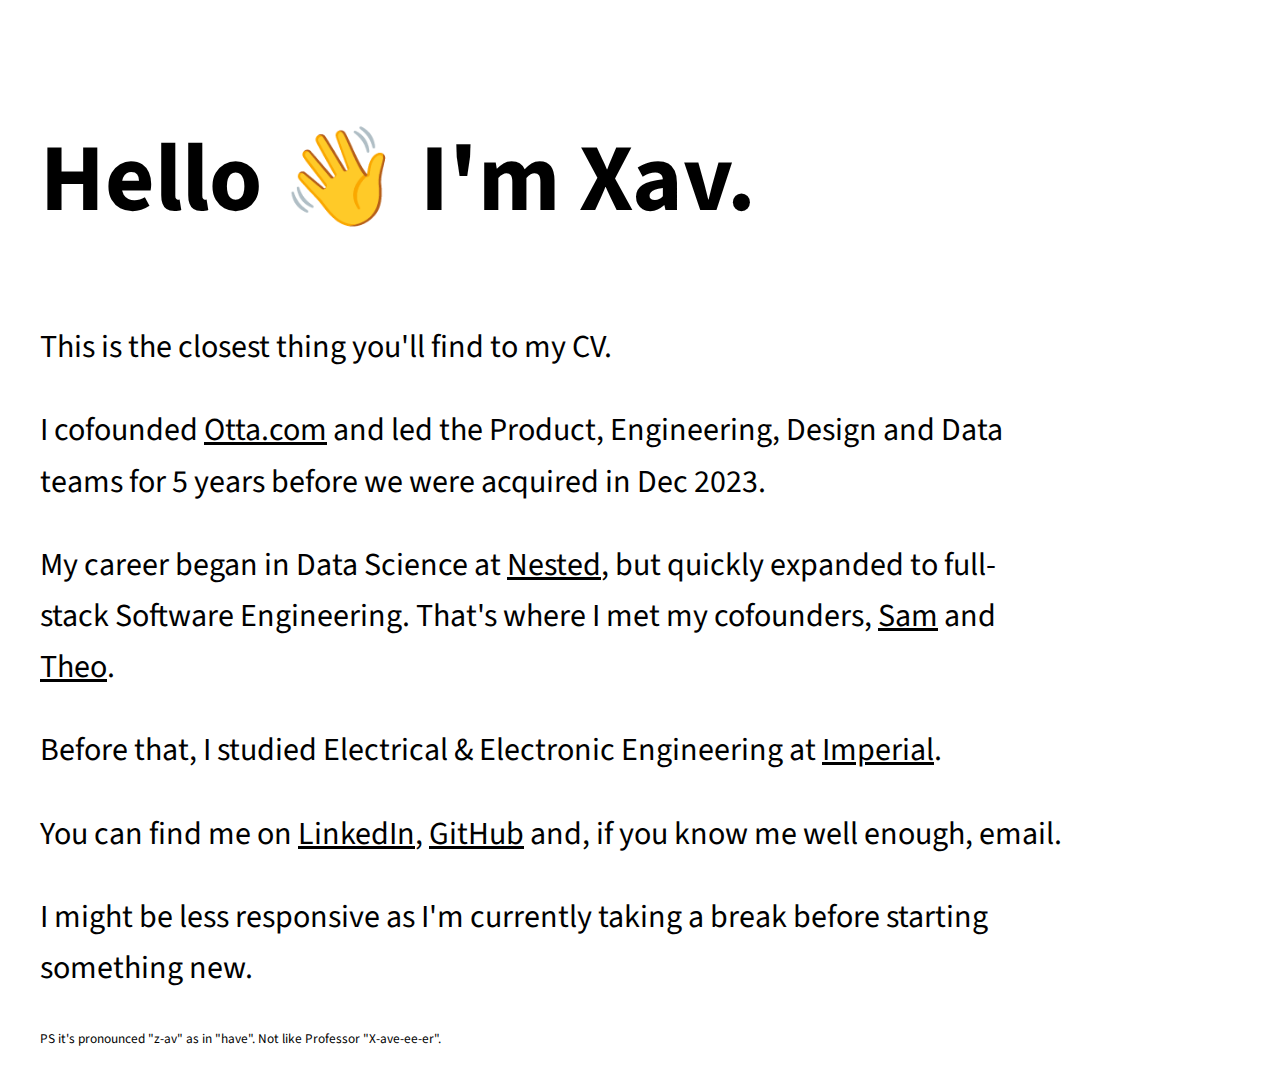
==== commit 2f03e424: "Gitignore, rename Imperial" ====
--- a/index.html
+++ b/index.html
@@ -4,7 +4,13 @@
 <head>
 	<title>Xav Kearney</title>
 	<meta charset="utf-8" />
-	<link rel="shortcut icon" href="xklogo/logo.png">
+	<link rel="apple-touch-icon" sizes="180x180" href="/apple-touch-icon.png">
+	<link rel="icon" type="image/png" sizes="32x32" href="/favicon-32x32.png">
+	<link rel="icon" type="image/png" sizes="16x16" href="/favicon-16x16.png">
+	<link rel="manifest" href="/site.webmanifest">
+	<link rel="mask-icon" href="/safari-pinned-tab.svg" color="#5bbad5">
+	<meta name="msapplication-TileColor" content="#da532c">
+	<meta name="theme-color" content="#ffffff">
 	<meta name="author" content="Xav Kearney">
 	<meta name="keywords"
 		content="xav,kearney,xavier,xjfk,xjk,xav kearney, xavier kearney,imperial,eee,london,uk,engineer,ai,ml,otta">
@@ -76,9 +82,8 @@
 			Engineering. That's where I met my cofounders, <a href="https://linkedin.com/in/samuelhfranklin">Sam</a> and
 			<a href="https://linkedin.com/in/theomargolius">Theo</a>.
 		</p>
-		<p>Before that, I studied Electrical &amp; Electronic Engineering at <a href="https://ic.ac.uk/">Imperial
-				College
-				London</a>.</p>
+		<p>Before that, I studied Electrical &amp; Electronic Engineering at <a
+				href="https://imperial.ac.uk/">Imperial</a>.</p>
 		<p>You can find me on <a href="https://www.linkedin.com/in/xavkearney/">LinkedIn</a>, <a
 				href="https://github.com/XavKearney">GitHub</a> and, if you know me well enough,
 			email.</p>
